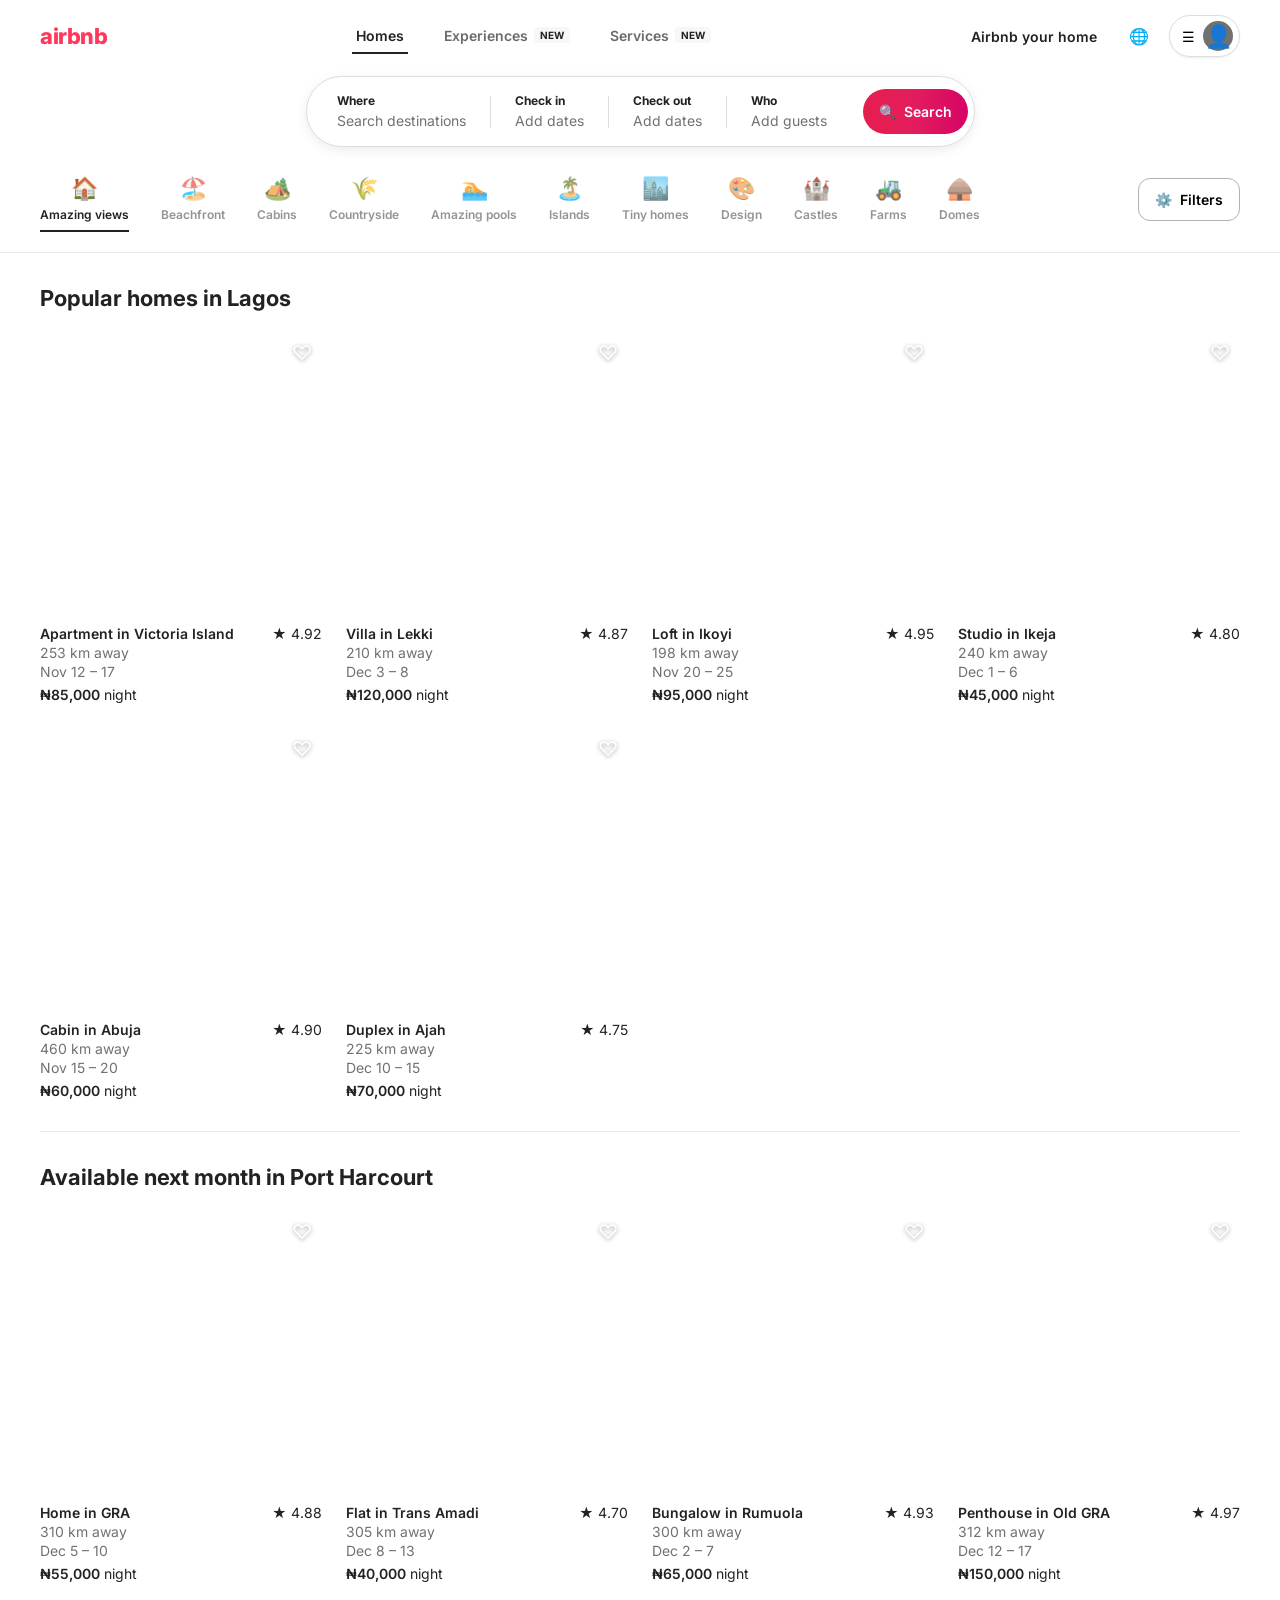
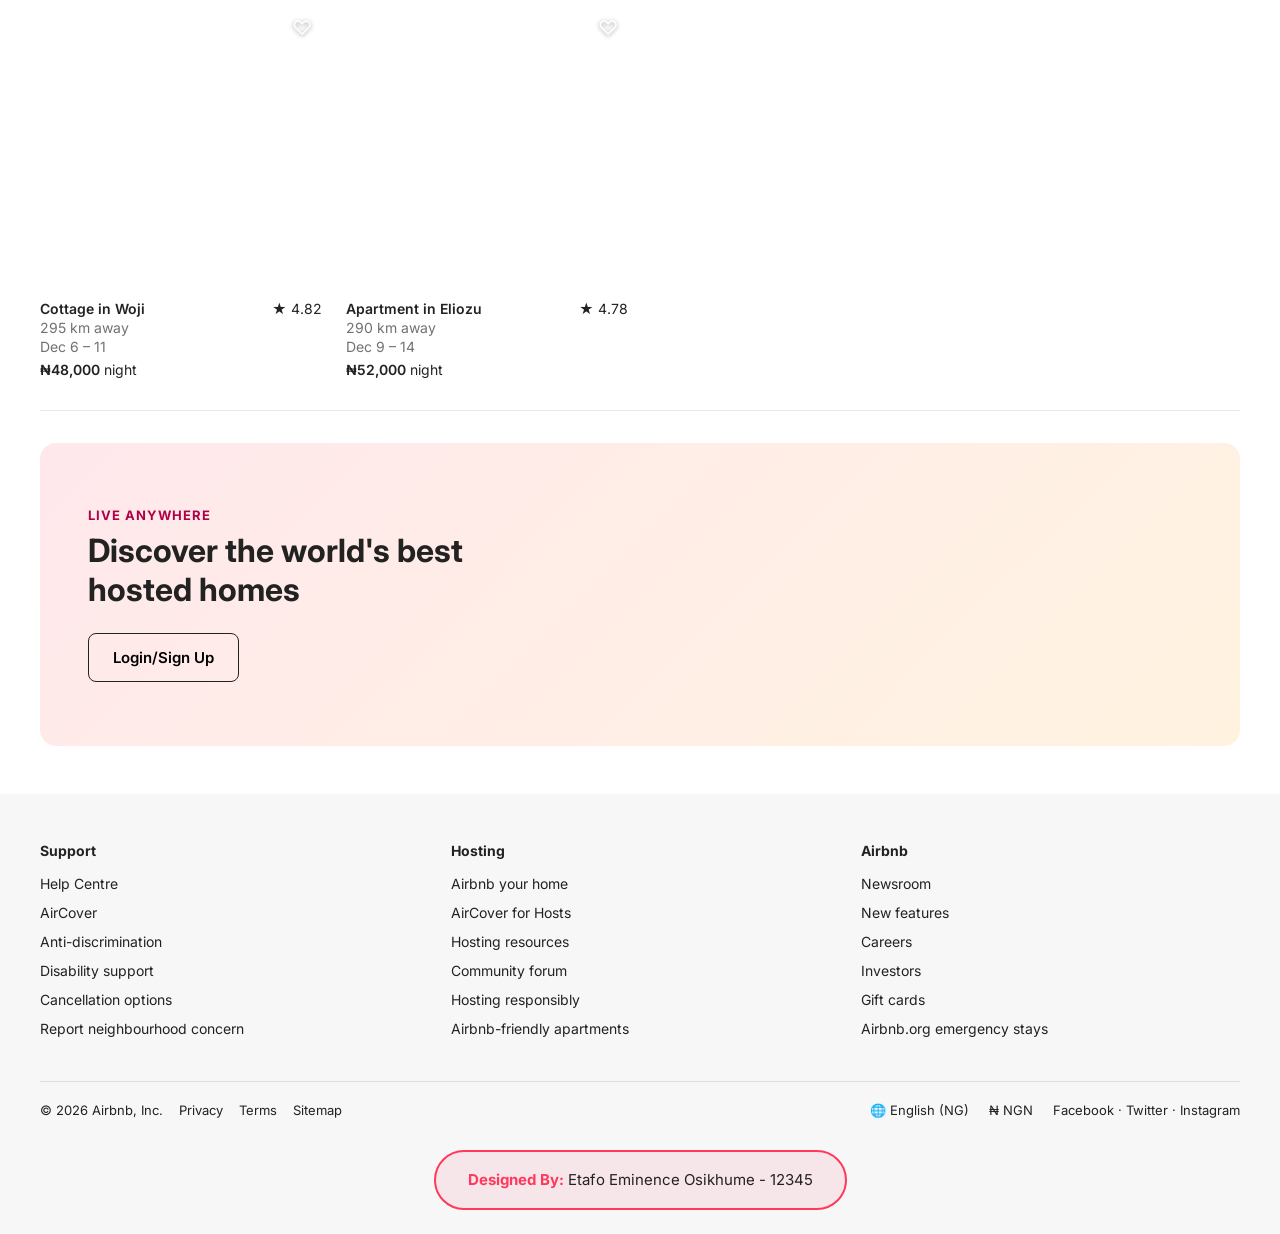
==== index.html @ 59804680 "airbnb" ====
<!DOCTYPE html>
<html lang="en">
<head>
<meta charset="UTF-8">
<meta name="viewport" content="width=device-width, initial-scale=1.0">
<title>Airbnb | Vacation Rentals, Cabins, Beach Houses & More</title>
<link rel="preconnect" href="https://fonts.googleapis.com">
<link href="https://fonts.googleapis.com/css2?family=Inter:wght@400;500;600;700;800&display=swap" rel="stylesheet">
<link rel="stylesheet" href="styles.css">
</head>
<body>

<!-- ===== HEADER ===== -->
<header class="site-header">
  <div class="header-inner">
    <a href="#" class="logo">
      <span class="wordmark">airbnb</span>
    </a>

    <nav class="tab-nav" aria-label="Stay type">
      <a href="#" class="tab active">
        <span class="tab-label">Homes</span>
      </a>
      <a href="#" class="tab">
        <span class="tab-label">Experiences</span>
        <span class="tab-new">NEW</span>
      </a>
      <a href="#" class="tab">
        <span class="tab-label">Services</span>
        <span class="tab-new">NEW</span>
      </a>
    </nav>

    <div class="header-right">
      <a href="#" class="host-link">Airbnb your home</a>
      <button class="icon-btn" aria-label="Language">🌐</button>
      <button class="profile-btn" aria-label="Menu">
        <span class="menu-icon">☰</span>
        <span class="user-icon">👤</span>
      </button>
    </div>
  </div>

  <!-- Search bar -->
  <div class="search-wrap">
    <form class="search-bar" role="search">
      <div class="search-field">
        <span class="field-label">Where</span>
        <span class="field-value placeholder">Search destinations</span>
      </div>
      <div class="search-divider"></div>
      <div class="search-field narrow">
        <span class="field-label">Check in</span>
        <span class="field-value placeholder">Add dates</span>
      </div>
      <div class="search-divider"></div>
      <div class="search-field narrow">
        <span class="field-label">Check out</span>
        <span class="field-value placeholder">Add dates</span>
      </div>
      <div class="search-divider"></div>
      <div class="search-field">
        <span class="field-label">Who</span>
        <span class="field-value placeholder">Add guests</span>
      </div>
      <button type="submit" class="search-btn" aria-label="Search">
        <span class="search-icon">🔍</span>
        <span class="search-text">Search</span>
      </button>
    </form>
  </div>

  <!-- Category filter row -->
  <div class="category-row">
    <button class="category active">
      <span class="cat-icon">🏠</span>
      <span class="cat-name">Amazing views</span>
    </button>
    <button class="category">
      <span class="cat-icon">🏖️</span>
      <span class="cat-name">Beachfront</span>
    </button>
    <button class="category">
      <span class="cat-icon">🏕️</span>
      <span class="cat-name">Cabins</span>
    </button>
    <button class="category">
      <span class="cat-icon">🌾</span>
      <span class="cat-name">Countryside</span>
    </button>
    <button class="category">
      <span class="cat-icon">🏊</span>
      <span class="cat-name">Amazing pools</span>
    </button>
    <button class="category">
      <span class="cat-icon">🏝️</span>
      <span class="cat-name">Islands</span>
    </button>
    <button class="category">
      <span class="cat-icon">🏙️</span>
      <span class="cat-name">Tiny homes</span>
    </button>
    <button class="category">
      <span class="cat-icon">🎨</span>
      <span class="cat-name">Design</span>
    </button>
    <button class="category">
      <span class="cat-icon">🏰</span>
      <span class="cat-name">Castles</span>
    </button>
    <button class="category">
      <span class="cat-icon">🚜</span>
      <span class="cat-name">Farms</span>
    </button>
    <button class="category">
      <span class="cat-icon">🛖</span>
      <span class="cat-name">Domes</span>
    </button>
    <button class="filter-btn">
      <span class="filter-icon">⚙️</span>
      Filters
    </button>
  </div>
</header>

<!-- ===== MAIN ===== -->
<main>

  <!-- Section: Popular homes -->
  <section class="listing-section">
    <h2 class="section-title">Popular homes in Lagos</h2>
    <div class="card-grid">

      <a href="#" class="card">
        <div class="card-img" style="background-image:url('https://images.unsplash.com/photo-1600585154340-be6161a56a0c?w=500')">
          <button class="heart-btn" aria-label="Save">♡</button>
        </div>
        <div class="card-body">
          <div class="card-top">
            <span class="card-title">Apartment in Victoria Island</span>
            <span class="card-rating">★ 4.92</span>
          </div>
          <p class="card-sub">253 km away</p>
          <p class="card-dates">Nov 12 – 17</p>
          <p class="card-price"><strong>₦85,000</strong> night</p>
        </div>
      </a>

      <a href="#" class="card">
        <div class="card-img" style="background-image:url('https://images.unsplash.com/photo-1502672260266-1c1ef2d93688?w=500')">
          <button class="heart-btn" aria-label="Save">♡</button>
        </div>
        <div class="card-body">
          <div class="card-top">
            <span class="card-title">Villa in Lekki</span>
            <span class="card-rating">★ 4.87</span>
          </div>
          <p class="card-sub">210 km away</p>
          <p class="card-dates">Dec 3 – 8</p>
          <p class="card-price"><strong>₦120,000</strong> night</p>
        </div>
      </a>

      <a href="#" class="card">
        <div class="card-img" style="background-image:url('https://images.unsplash.com/photo-1600607687939-ce8a6c25118c?w=500')">
          <button class="heart-btn" aria-label="Save">♡</button>
        </div>
        <div class="card-body">
          <div class="card-top">
            <span class="card-title">Loft in Ikoyi</span>
            <span class="card-rating">★ 4.95</span>
          </div>
          <p class="card-sub">198 km away</p>
          <p class="card-dates">Nov 20 – 25</p>
          <p class="card-price"><strong>₦95,000</strong> night</p>
        </div>
      </a>

      <a href="#" class="card">
        <div class="card-img" style="background-image:url('https://images.unsplash.com/photo-1600596542815-ffad4c1539a9?w=500')">
          <button class="heart-btn" aria-label="Save">♡</button>
        </div>
        <div class="card-body">
          <div class="card-top">
            <span class="card-title">Studio in Ikeja</span>
            <span class="card-rating">★ 4.80</span>
          </div>
          <p class="card-sub">240 km away</p>
          <p class="card-dates">Dec 1 – 6</p>
          <p class="card-price"><strong>₦45,000</strong> night</p>
        </div>
      </a>

      <a href="#" class="card">
        <div class="card-img" style="background-image:url('https://images.unsplash.com/photo-1512917774080-9991f1c4c750?w=500')">
          <button class="heart-btn" aria-label="Save">♡</button>
        </div>
        <div class="card-body">
          <div class="card-top">
            <span class="card-title">Cabin in Abuja</span>
            <span class="card-rating">★ 4.90</span>
          </div>
          <p class="card-sub">460 km away</p>
          <p class="card-dates">Nov 15 – 20</p>
          <p class="card-price"><strong>₦60,000</strong> night</p>
        </div>
      </a>

      <a href="#" class="card">
        <div class="card-img" style="background-image:url('https://images.unsplash.com/photo-1600566753086-00f18fb6b3ea?w=500')">
          <button class="heart-btn" aria-label="Save">♡</button>
        </div>
        <div class="card-body">
          <div class="card-top">
            <span class="card-title">Duplex in Ajah</span>
            <span class="card-rating">★ 4.75</span>
          </div>
          <p class="card-sub">225 km away</p>
          <p class="card-dates">Dec 10 – 15</p>
          <p class="card-price"><strong>₦70,000</strong> night</p>
        </div>
      </a>

    </div>
  </section>

  <!-- Section: Available next month -->
  <section class="listing-section">
    <h2 class="section-title">Available next month in Port Harcourt</h2>
    <div class="card-grid">

      <a href="#" class="card">
        <div class="card-img" style="background-image:url('https://images.unsplash.com/photo-1560448204-e02f11c3d0e2?w=500')">
          <button class="heart-btn" aria-label="Save">♡</button>
        </div>
        <div class="card-body">
          <div class="card-top">
            <span class="card-title">Home in GRA</span>
            <span class="card-rating">★ 4.88</span>
          </div>
          <p class="card-sub">310 km away</p>
          <p class="card-dates">Dec 5 – 10</p>
          <p class="card-price"><strong>₦55,000</strong> night</p>
        </div>
      </a>

      <a href="#" class="card">
        <div class="card-img" style="background-image:url('https://images.unsplash.com/photo-1570129477492-45c003edd2be?w=500')">
          <button class="heart-btn" aria-label="Save">♡</button>
        </div>
        <div class="card-body">
          <div class="card-top">
            <span class="card-title">Flat in Trans Amadi</span>
            <span class="card-rating">★ 4.70</span>
          </div>
          <p class="card-sub">305 km away</p>
          <p class="card-dates">Dec 8 – 13</p>
          <p class="card-price"><strong>₦40,000</strong> night</p>
        </div>
      </a>

      <a href="#" class="card">
        <div class="card-img" style="background-image:url('https://images.unsplash.com/photo-1505873242700-f289a29e1e0f?w=500')">
          <button class="heart-btn" aria-label="Save">♡</button>
        </div>
        <div class="card-body">
          <div class="card-top">
            <span class="card-title">Bungalow in Rumuola</span>
            <span class="card-rating">★ 4.93</span>
          </div>
          <p class="card-sub">300 km away</p>
          <p class="card-dates">Dec 2 – 7</p>
          <p class="card-price"><strong>₦65,000</strong> night</p>
        </div>
      </a>

      <a href="#" class="card">
        <div class="card-img" style="background-image:url('https://images.unsplash.com/photo-1571003123894-1f0594d2b5d9?w=500')">
          <button class="heart-btn" aria-label="Save">♡</button>
        </div>
        <div class="card-body">
          <div class="card-top">
            <span class="card-title">Penthouse in Old GRA</span>
            <span class="card-rating">★ 4.97</span>
          </div>
          <p class="card-sub">312 km away</p>
          <p class="card-dates">Dec 12 – 17</p>
          <p class="card-price"><strong>₦150,000</strong> night</p>
        </div>
      </a>

      <a href="#" class="card">
        <div class="card-img" style="background-image:url('https://images.unsplash.com/photo-1502672023488-70e25813eb80?w=500')">
          <button class="heart-btn" aria-label="Save">♡</button>
        </div>
        <div class="card-body">
          <div class="card-top">
            <span class="card-title">Cottage in Woji</span>
            <span class="card-rating">★ 4.82</span>
          </div>
          <p class="card-sub">295 km away</p>
          <p class="card-dates">Dec 6 – 11</p>
          <p class="card-price"><strong>₦48,000</strong> night</p>
        </div>
      </a>

      <a href="#" class="card">
        <div class="card-img" style="background-image:url('https://images.unsplash.com/photo-1615529182904-14819c35db37?w=500')">
          <button class="heart-btn" aria-label="Save">♡</button>
        </div>
        <div class="card-body">
          <div class="card-top">
            <span class="card-title">Apartment in Eliozu</span>
            <span class="card-rating">★ 4.78</span>
          </div>
          <p class="card-sub">290 km away</p>
          <p class="card-dates">Dec 9 – 14</p>
          <p class="card-price"><strong>₦52,000</strong> night</p>
        </div>
      </a>

    </div>
  </section>

  <!-- Inspiration banner -->
  <section class="inspire-banner">
    <div class="inspire-text">
      <p class="inspire-eyebrow">Live anywhere</p>
      <h2>Discover the world's best hosted homes</h2>
      <button class="inspire-btn"><a href="login.html">Login/Sign Up</a></button>
    </div>
  </section>

</main>

<!-- ===== FOOTER ===== -->
<footer class="site-footer">
  <div class="footer-columns">
    <div class="footer-col">
      <h3>Support</h3>
      <a href="help.html">Help Centre</a>
      <a href="#">AirCover</a>
      <a href="#">Anti-discrimination</a>
      <a href="#">Disability support</a>
      <a href="#">Cancellation options</a>
      <a href="#">Report neighbourhood concern</a>
    </div>
    <div class="footer-col">
      <h3>Hosting</h3>
      <a href="#">Airbnb your home</a>
      <a href="#">AirCover for Hosts</a>
      <a href="#">Hosting resources</a>
      <a href="#">Community forum</a>
      <a href="#">Hosting responsibly</a>
      <a href="#">Airbnb-friendly apartments</a>
    </div>
    <div class="footer-col">
      <h3>Airbnb</h3>
      <a href="#">Newsroom</a>
      <a href="#">New features</a>
      <a href="#">Careers</a>
      <a href="#">Investors</a>
      <a href="#">Gift cards</a>
      <a href="#">Airbnb.org emergency stays</a>
    </div>
  </div>

  <div class="footer-bottom">
    <div class="footer-legal">
      <span>© 2026 Airbnb, Inc.</span>
      <a href="#">Privacy</a>
      <a href="#">Terms</a>
      <a href="#">Sitemap</a>
    </div>
    <div class="footer-meta">
      <span class="lang-select">🌐 English (NG)</span>
      <span class="lang-select">₦ NGN</span>
      <span class="socials">Facebook · Twitter · Instagram</span>
    </div>
  </div>

  <p class="designed-by"><strong>Designed By:</strong> Etafo Eminence Osikhume - 12345</p>
</footer>

</body>
</html>
---- styles.css ----
/* ===== Reset & base ===== */
* { margin: 0; padding: 0; box-sizing: border-box; }

body {
  font-family: 'Inter', -apple-system, BlinkMacSystemFont, 'Helvetica Neue', sans-serif;
  color: #222222;
  background: #ffffff;
}

a { text-decoration: none; color: inherit; }
button { font-family: inherit; border: none; background: none; cursor: pointer; }

/* ===== Header ===== */
.site-header {
  position: sticky;
  top: 0;
  z-index: 50;
  background: #fff;
  border-bottom: 1px solid #ebebeb;
}

.header-inner {
  display: flex;
  align-items: center;
  justify-content: space-between;
  padding: 14px 40px;
  max-width: 1760px;
  margin: 0 auto;
}

.logo {
  display: flex;
  align-items: center;
  gap: 8px;
}
.logo-icon { width: 32px; height: 32px; }
.wordmark {
  font-size: 22px;
  font-weight: 800;
  color: #FF385C;
  letter-spacing: -0.5px;
}

.tab-nav {
  display: flex;
  gap: 32px;
}
.tab {
  display: flex;
  align-items: center;
  gap: 6px;
  padding: 8px 4px;
  font-size: 14px;
  font-weight: 600;
  color: #6a6a6a;
  border-bottom: 2px solid transparent;
}
.tab.active {
  color: #222;
  border-bottom-color: #222;
}
.tab-new {
  font-size: 10px;
  font-weight: 700;
  background: #f7f7f7;
  color: #222;
  padding: 2px 6px;
  border-radius: 4px;
}

.header-right {
  display: flex;
  align-items: center;
  gap: 8px;
}
.host-link {
  font-size: 14px;
  font-weight: 600;
  padding: 12px 12px;
  border-radius: 22px;
}
.host-link:hover { background: #f7f7f7; }
.icon-btn {
  font-size: 16px;
  padding: 12px;
  border-radius: 50%;
}
.icon-btn:hover { background: #f7f7f7; }
.profile-btn {
  display: flex;
  align-items: center;
  gap: 8px;
  border: 1px solid #dddddd;
  border-radius: 21px;
  padding: 5px 6px 5px 12px;
  box-shadow: 0 1px 2px rgba(0,0,0,0.08);
}
.profile-btn:hover { box-shadow: 0 2px 6px rgba(0,0,0,0.18); }
.menu-icon { font-size: 14px; }
.user-icon {
  font-size: 22px;
  background: #717171;
  color: #fff;
  border-radius: 50%;
  width: 30px;
  height: 30px;
  display: flex;
  align-items: center;
  justify-content: center;
}

/* ===== Search bar ===== */
.search-wrap {
  display: flex;
  justify-content: center;
  padding: 4px 0 20px;
}
.search-bar {
  display: flex;
  align-items: center;
  border: 1px solid #dddddd;
  border-radius: 40px;
  box-shadow: 0 3px 12px rgba(0,0,0,0.08);
  padding: 6px;
}
.search-field {
  padding: 10px 24px;
  cursor: pointer;
  border-radius: 32px;
  min-width: 130px;
}
.search-field.narrow { min-width: 110px; }
.search-field:hover { background: #f0f0f0; }
.field-label {
  display: block;
  font-size: 12px;
  font-weight: 700;
  margin-bottom: 2px;
}
.field-value {
  font-size: 14px;
  color: #222;
}
.field-value.placeholder { color: #717171; }
.search-divider {
  width: 1px;
  height: 32px;
  background: #dddddd;
}
.search-btn {
  display: flex;
  align-items: center;
  gap: 8px;
  background: linear-gradient(90deg, #E61E4D, #E31C5F, #D70466);
  color: #fff;
  padding: 14px 16px;
  border-radius: 32px;
  font-weight: 600;
  font-size: 14px;
  margin-left: 6px;
}
.search-icon { font-size: 14px; }

/* ===== Category row ===== */
.category-row {
  display: flex;
  align-items: center;
  gap: 32px;
  padding: 0 40px 20px;
  overflow-x: auto;
  max-width: 1760px;
  margin: 0 auto;
}
.category {
  display: flex;
  flex-direction: column;
  align-items: center;
  gap: 6px;
  padding: 8px 0;
  color: #717171;
  border-bottom: 2px solid transparent;
  white-space: nowrap;
  opacity: 0.75;
}
.category:hover { opacity: 1; color: #222; }
.category.active {
  color: #222;
  border-bottom-color: #222;
  opacity: 1;
}
.cat-icon { font-size: 22px; }
.cat-name { font-size: 12px; font-weight: 600; }

.filter-btn {
  display: flex;
  align-items: center;
  gap: 8px;
  border: 1px solid #b0b0b0;
  border-radius: 12px;
  padding: 12px 16px;
  font-size: 14px;
  font-weight: 600;
  white-space: nowrap;
  margin-left: auto;
}
.filter-icon { font-size: 14px; }

/* ===== Listing sections ===== */
main { max-width: 1760px; margin: 0 auto; padding: 0 40px; }

.listing-section {
  padding: 32px 0;
  border-bottom: 1px solid #ebebeb;
}
.section-title {
  font-size: 22px;
  font-weight: 700;
  margin-bottom: 20px;
}

.card-grid {
  display: grid;
  grid-template-columns: repeat(6, 1fr);
  gap: 24px;
}

.card { display: block; }
.card-img {
  position: relative;
  width: 100%;
  aspect-ratio: 1 / 1;
  background-size: cover;
  background-position: center;
  border-radius: 12px;
  margin-bottom: 12px;
}
.heart-btn {
  position: absolute;
  top: 10px;
  right: 10px;
  font-size: 20px;
  color: #fff;
  filter: drop-shadow(0 1px 2px rgba(0,0,0,0.4));
}

.card-top {
  display: flex;
  justify-content: space-between;
  gap: 8px;
  font-size: 14px;
}
.card-title {
  font-weight: 600;
  overflow: hidden;
  text-overflow: ellipsis;
  white-space: nowrap;
}
.card-rating { flex-shrink: 0; }
.card-sub, .card-dates {
  font-size: 14px;
  color: #717171;
  margin-top: 2px;
}
.card-price {
  font-size: 14px;
  margin-top: 6px;
}
.card-price strong { font-weight: 600; }

/* ===== Inspiration banner ===== */
.inspire-banner {
  margin: 32px 0 48px;
  border-radius: 16px;
  background: linear-gradient(135deg, #FFE8EC 0%, #FFF3E0 100%);
  padding: 64px 48px;
}
.inspire-eyebrow {
  font-size: 13px;
  font-weight: 700;
  text-transform: uppercase;
  letter-spacing: 1px;
  color: #B10047;
  margin-bottom: 8px;
}
.inspire-text h2 {
  font-size: 32px;
  font-weight: 700;
  max-width: 480px;
  margin-bottom: 24px;
}
.inspire-btn {
  border: 1.5px solid #222;
  border-radius: 8px;
  padding: 14px 24px;
  font-size: 15px;
  font-weight: 600;
}
.inspire-btn:hover { background: #222; color: #fff; }

/* ===== Footer ===== */
.site-footer {
  background: #f7f7f7;
  padding: 48px 40px 24px;
}
.footer-columns {
  display: grid;
  grid-template-columns: repeat(3, 1fr);
  gap: 32px;
  max-width: 1760px;
  margin: 0 auto 32px;
}
.footer-col h3 {
  font-size: 14px;
  font-weight: 700;
  margin-bottom: 16px;
}
.footer-col a {
  display: block;
  font-size: 14px;
  color: #222;
  margin-bottom: 12px;
}
.footer-col a:hover { text-decoration: underline; }

.footer-bottom {
  border-top: 1px solid #dddddd;
  padding-top: 20px;
  display: flex;
  flex-wrap: wrap;
  justify-content: space-between;
  gap: 12px;
  max-width: 1760px;
  margin: 0 auto;
  font-size: 13px;
  color: #222;
}
.footer-legal { display: flex; gap: 16px; align-items: center; flex-wrap: wrap; }
.footer-legal a:hover { text-decoration: underline; }
.footer-meta { display: flex; gap: 20px; flex-wrap: wrap; }

/* ===== Responsive ===== */
@media (max-width: 1400px) {
  .card-grid { grid-template-columns: repeat(4, 1fr); }
}

@media (max-width: 1000px) {
  .card-grid { grid-template-columns: repeat(3, 1fr); }
  .tab-nav { display: none; }
  .footer-columns { grid-template-columns: repeat(2, 1fr); }
}

@media (max-width: 700px) {
  .header-inner { padding: 12px 16px; }
  .host-link { display: none; }
  main { padding: 0 16px; }
  .category-row { padding: 0 16px 16px; gap: 20px; }
  .card-grid { grid-template-columns: repeat(2, 1fr); gap: 16px; }
  .search-field { min-width: 90px; padding: 10px 12px; }
  .search-field.narrow { min-width: 80px; }
  .search-text { display: none; }
  .footer-columns { grid-template-columns: 1fr; }
  .inspire-banner { padding: 40px 24px; }
  .inspire-text h2 { font-size: 24px; }
}

@media (max-width: 480px) {
  .card-grid { grid-template-columns: 1fr; }
}
/* ===== Designed By badge ===== */
.designed-by {
  display: block;
  width: fit-content;
  max-width: 90%;
  margin: 32px auto 0;
  text-align: center;
  border: 2px solid #FF385C;
  border-radius: 999px;
  padding: 16px 32px;
  background: #f7e6e9;
  font-size: 15px;
  line-height: 1.6;
  color: #222;
}
.designed-by strong {
  color: #FF385C;
}
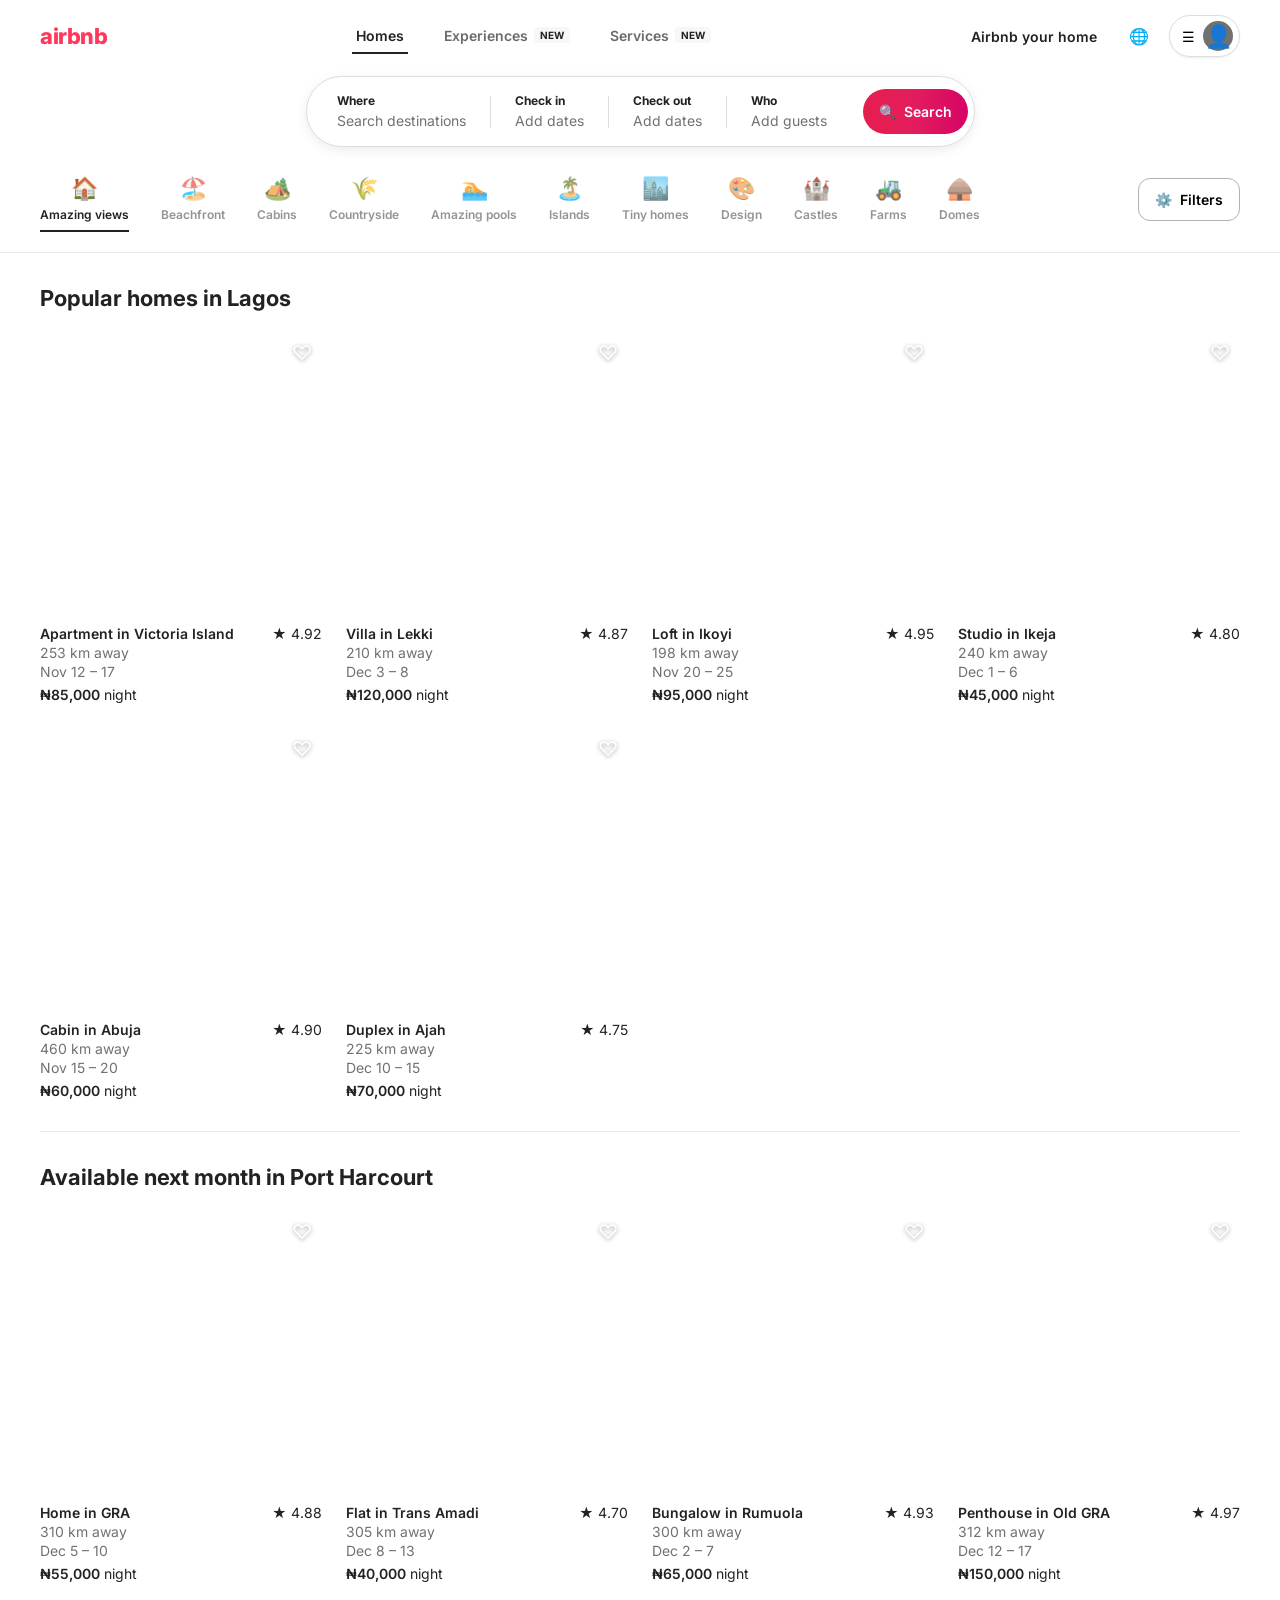
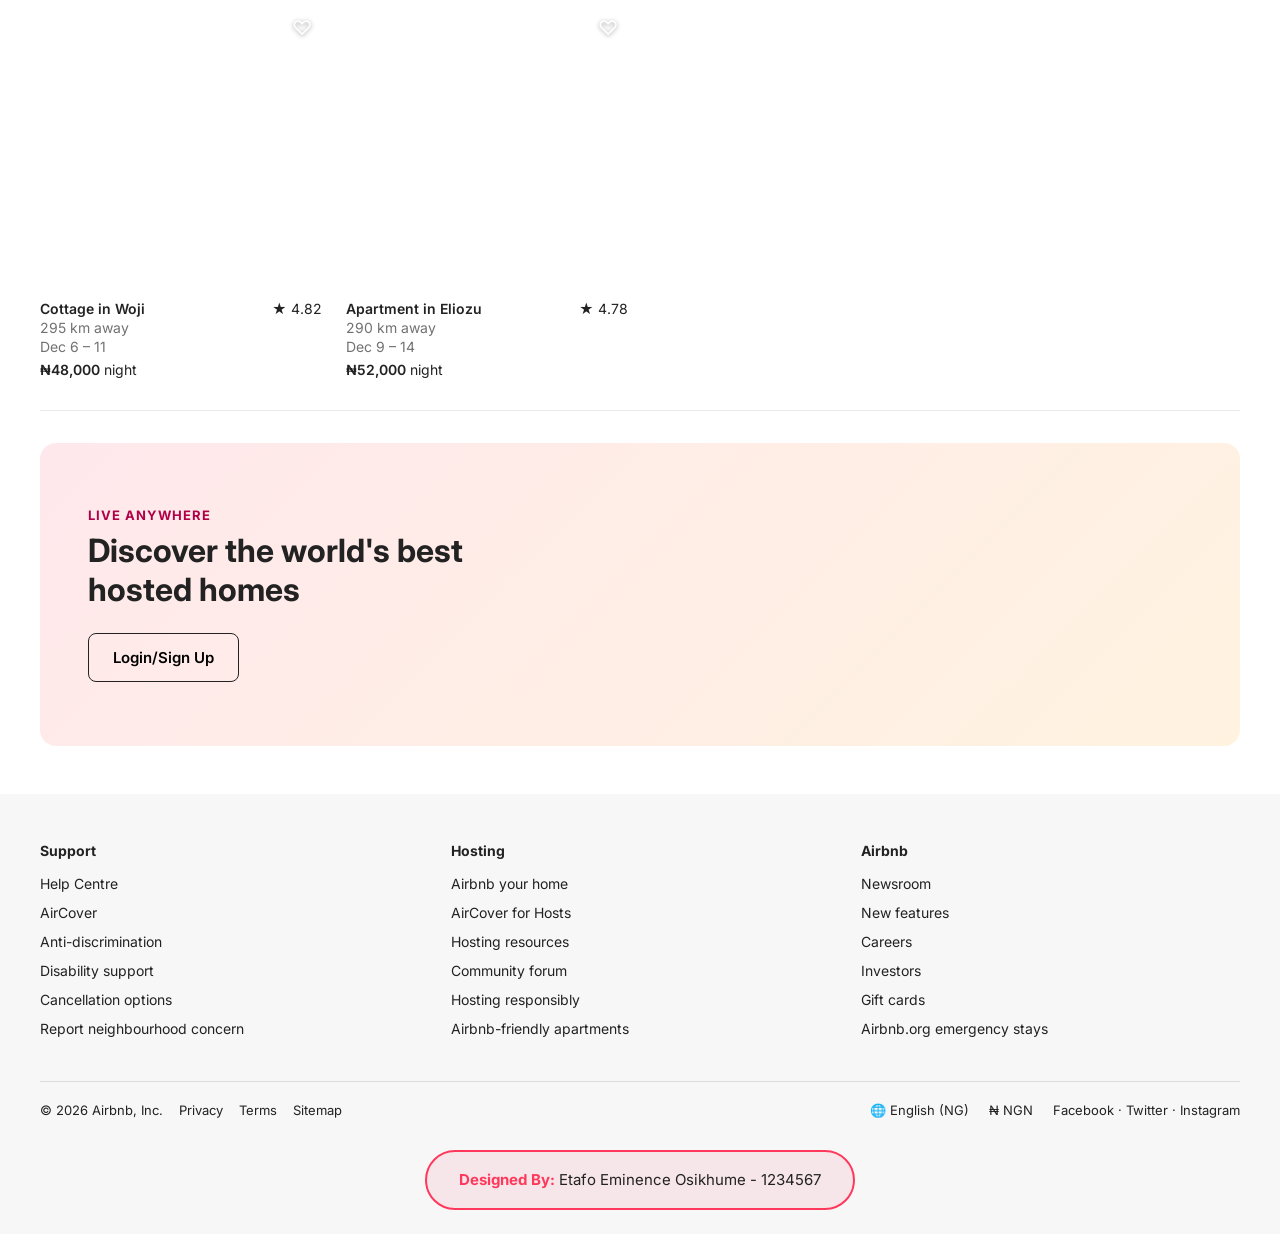
==== commit 0eb384fb: "okay" ====
--- a/index.html
+++ b/index.html
@@ -379,7 +379,7 @@
     </div>
   </div>
 
-  <p class="designed-by"><strong>Designed By:</strong> Etafo Eminence Osikhume - 12345</p>
+  <p class="designed-by"><strong>Designed By:</strong> Etafo Eminence Osikhume - 1234567</p>
 </footer>
 
 </body>
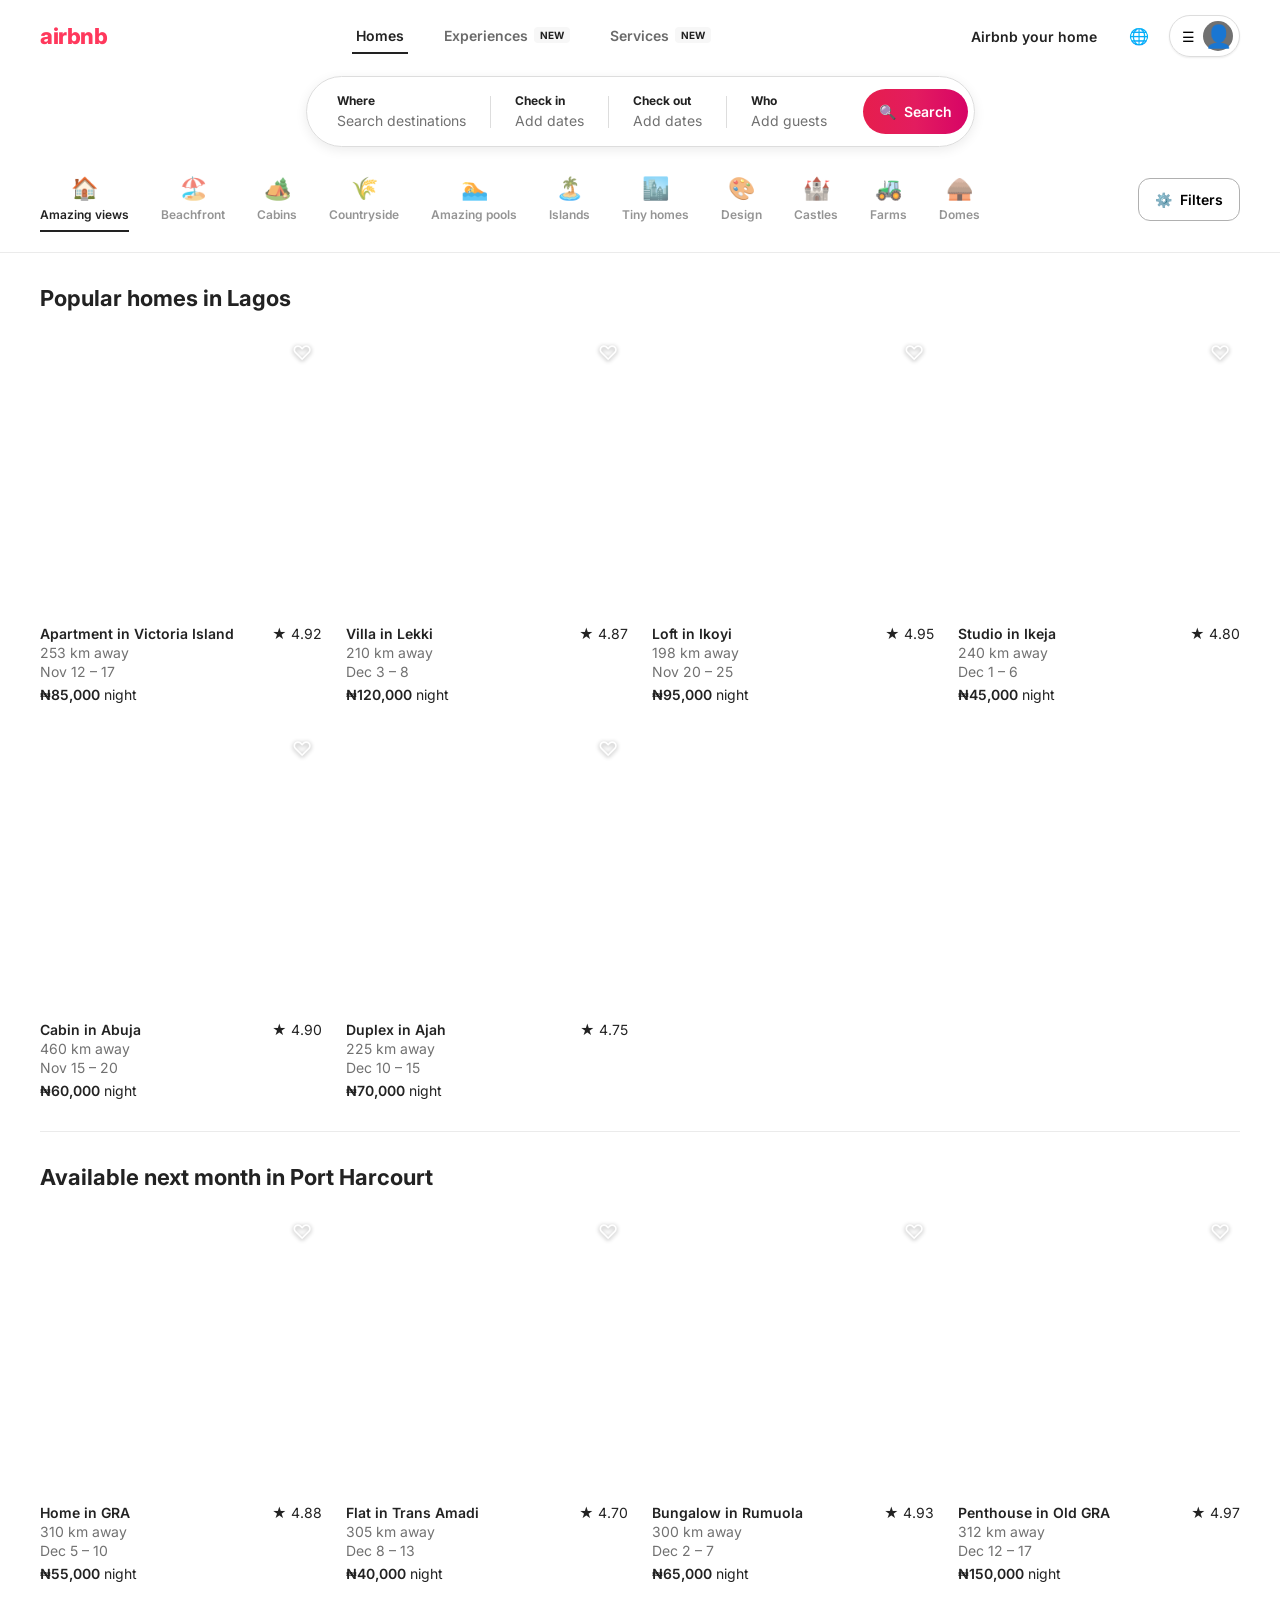
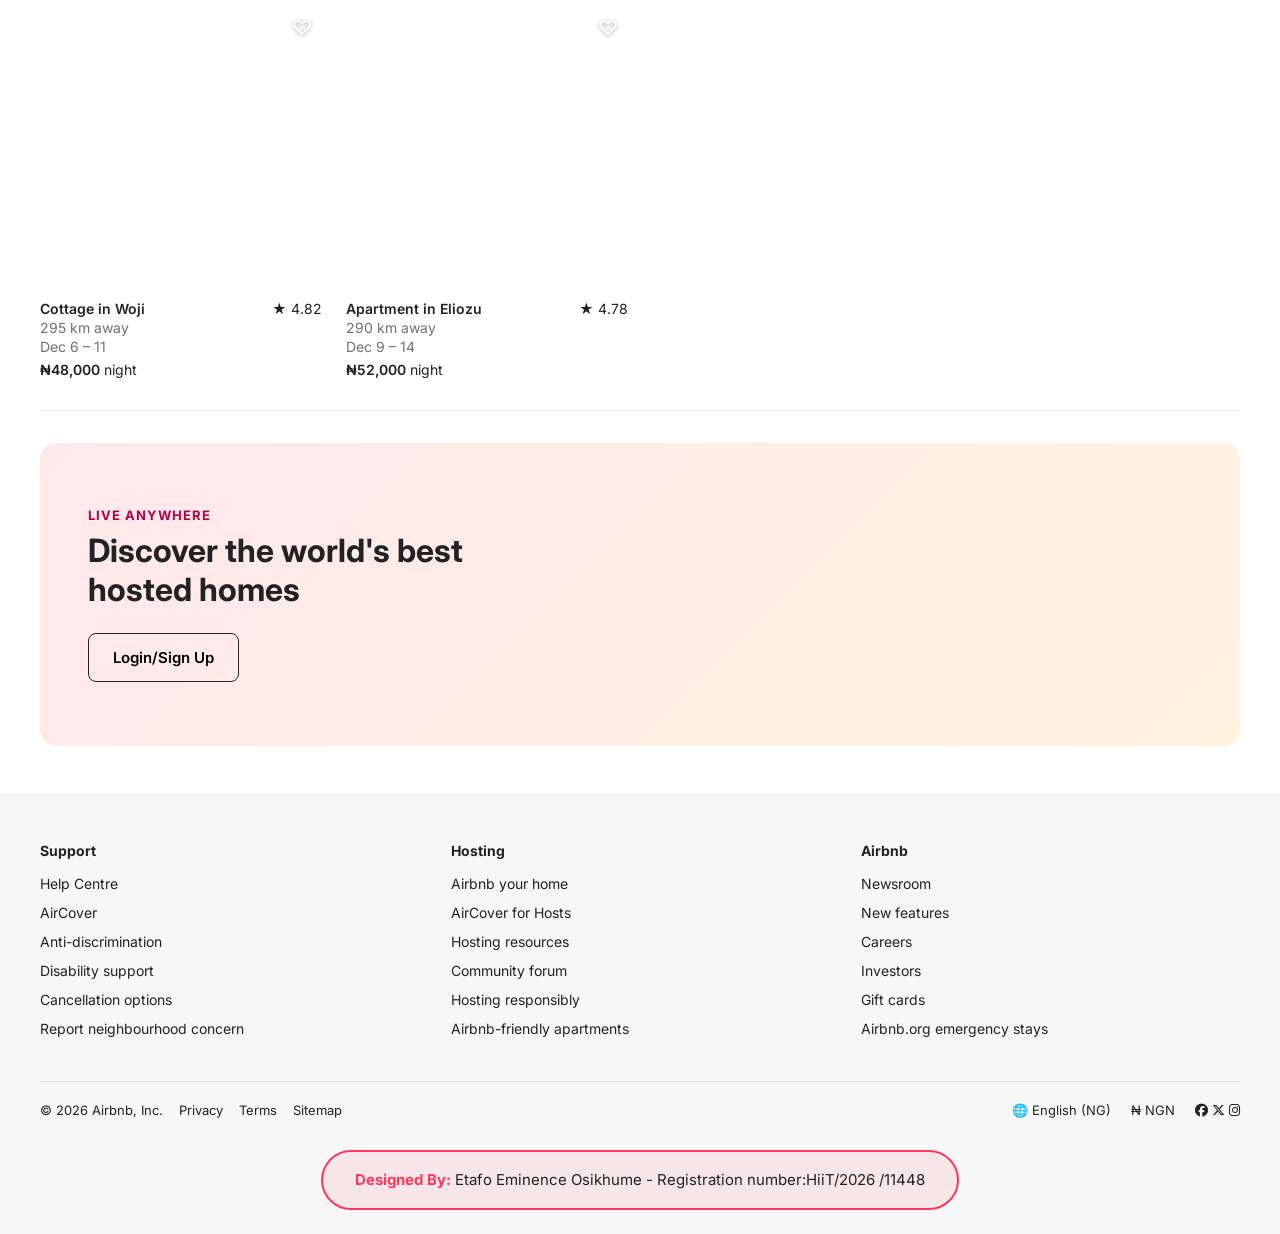
==== commit fac8522a: "0k" ====
--- a/index.html
+++ b/index.html
@@ -7,6 +7,7 @@
 <link rel="preconnect" href="https://fonts.googleapis.com">
 <link href="https://fonts.googleapis.com/css2?family=Inter:wght@400;500;600;700;800&display=swap" rel="stylesheet">
 <link rel="stylesheet" href="styles.css">
+<link rel="stylesheet" href="https://cdnjs.cloudflare.com/ajax/libs/font-awesome/6.5.1/css/all.min.css">
 </head>
 <body>
 
@@ -375,11 +376,15 @@
     <div class="footer-meta">
       <span class="lang-select">🌐 English (NG)</span>
       <span class="lang-select">₦ NGN</span>
-      <span class="socials">Facebook · Twitter · Instagram</span>
-    </div>
-  </div>
-
-  <p class="designed-by"><strong>Designed By:</strong> Etafo Eminence Osikhume - 1234567</p>
+      <span class="socials">
+  <a href="#" aria-label="Facebook"><i class="fa-brands fa-facebook"></i></a>
+  <a href="#" aria-label="Twitter"><i class="fa-brands fa-x-twitter"></i></a>
+  <a href="#" aria-label="Instagram"><i class="fa-brands fa-instagram"></i></a>
+</span>
+    </div>
+  </div>
+
+  <p class="designed-by"><strong>Designed By:</strong> Etafo Eminence Osikhume - Registration number:HiiT/2026 /11448</p>
 </footer>
 
 </body>
--- a/styles.css
+++ b/styles.css
@@ -1,6 +1,9 @@
 /* ===== Reset & base ===== */
 * { margin: 0; padding: 0; box-sizing: border-box; }
-
+html, body {
+  max-width: 100%;
+  overflow-x: hidden;
+}
 body {
   font-family: 'Inter', -apple-system, BlinkMacSystemFont, 'Helvetica Neue', sans-serif;
   color: #222222;
@@ -355,9 +358,12 @@
   main { padding: 0 16px; }
   .category-row { padding: 0 16px 16px; gap: 20px; }
   .card-grid { grid-template-columns: repeat(2, 1fr); gap: 16px; }
-  .search-field { min-width: 90px; padding: 10px 12px; }
-  .search-field.narrow { min-width: 80px; }
-  .search-text { display: none; }
+  .search-wrap { padding: 4px 16px 20px; }
+.search-bar { width: 100%; justify-content: space-between; }
+.search-field.narrow, .search-divider { display: none; }
+.search-field { flex: 1; min-width: 0; padding: 10px 16px; }
+.search-btn { flex-shrink: 0; padding: 12px; border-radius: 50%; }
+.search-text { display: none; }
   .footer-columns { grid-template-columns: 1fr; }
   .inspire-banner { padding: 40px 24px; }
   .inspire-text h2 { font-size: 24px; }
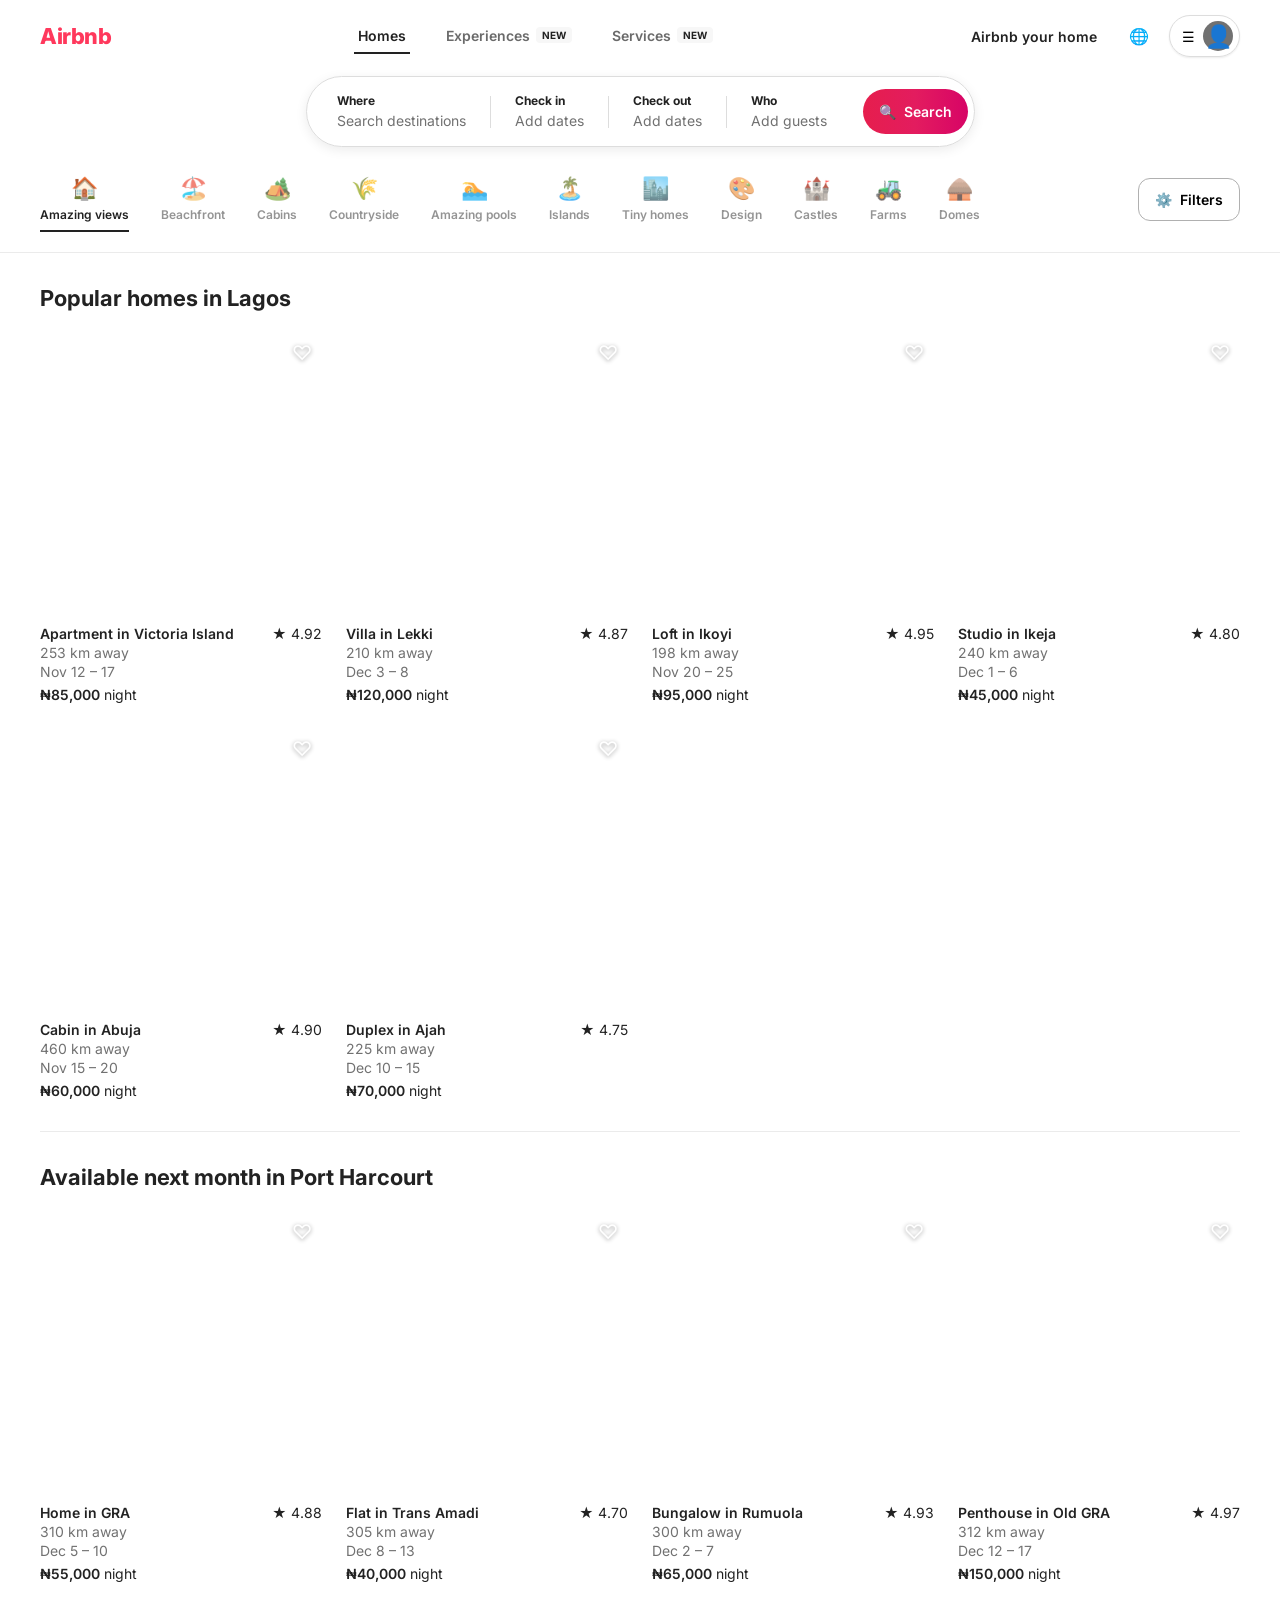
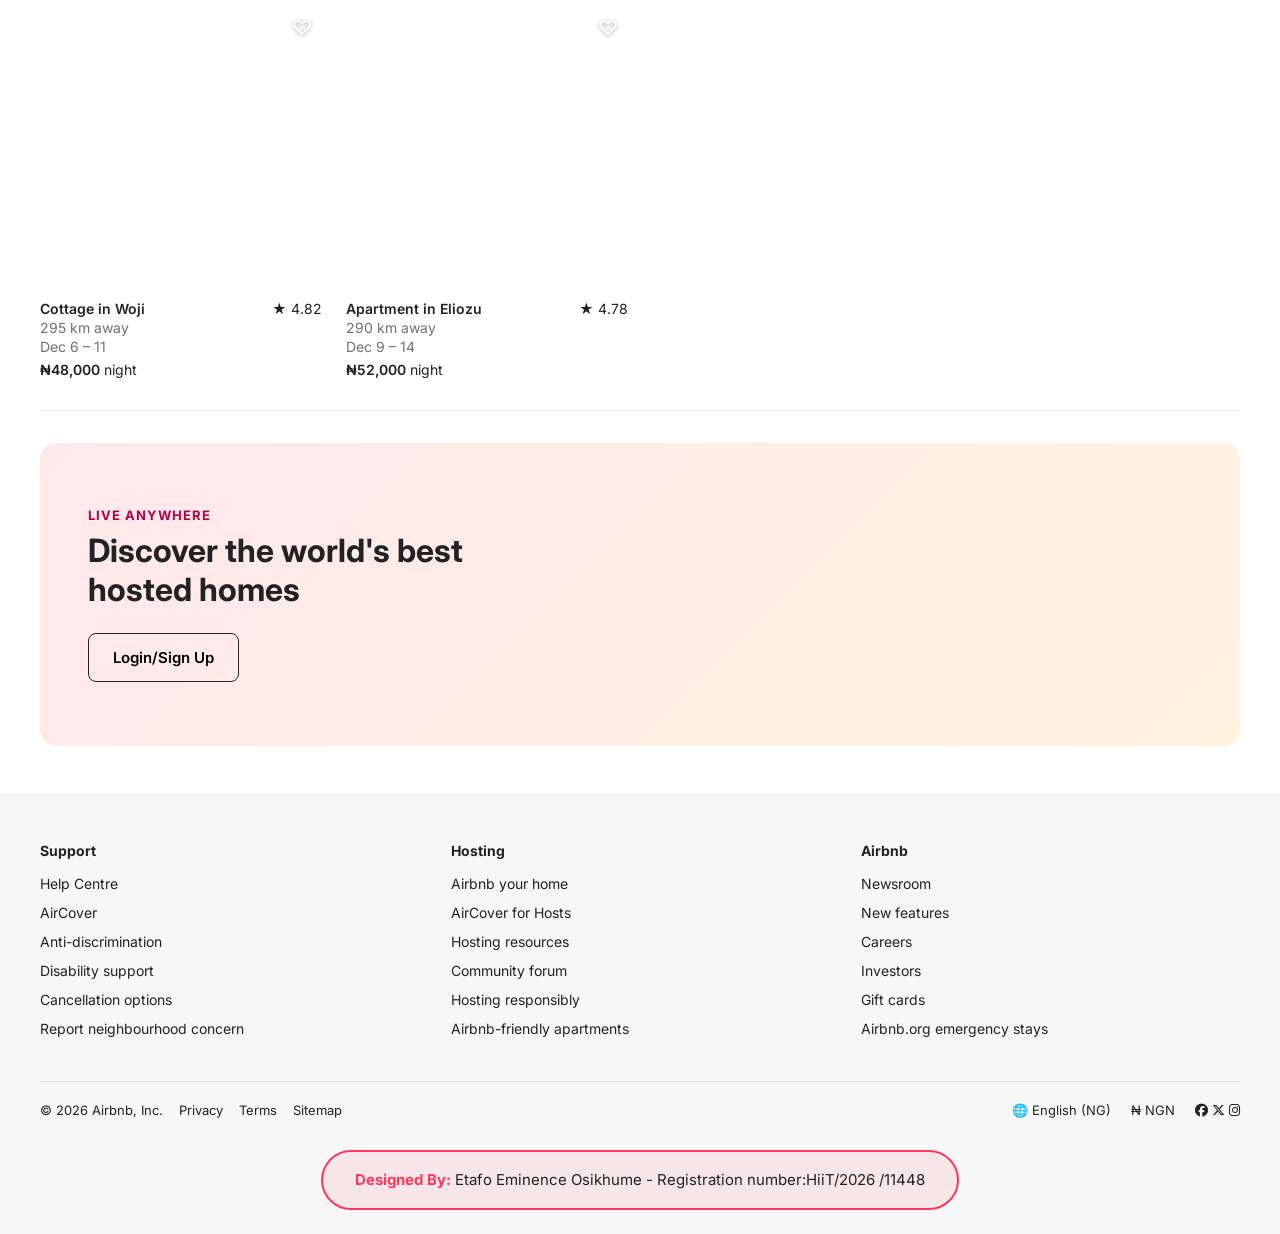
==== commit 83167d2a: "Update homepage HTML" ====
--- a/index.html
+++ b/index.html
@@ -15,7 +15,7 @@
 <header class="site-header">
   <div class="header-inner">
     <a href="#" class="logo">
-      <span class="wordmark">airbnb</span>
+      <span class="wordmark">Airbnb</span>
     </a>
 
     <nav class="tab-nav" aria-label="Stay type">
